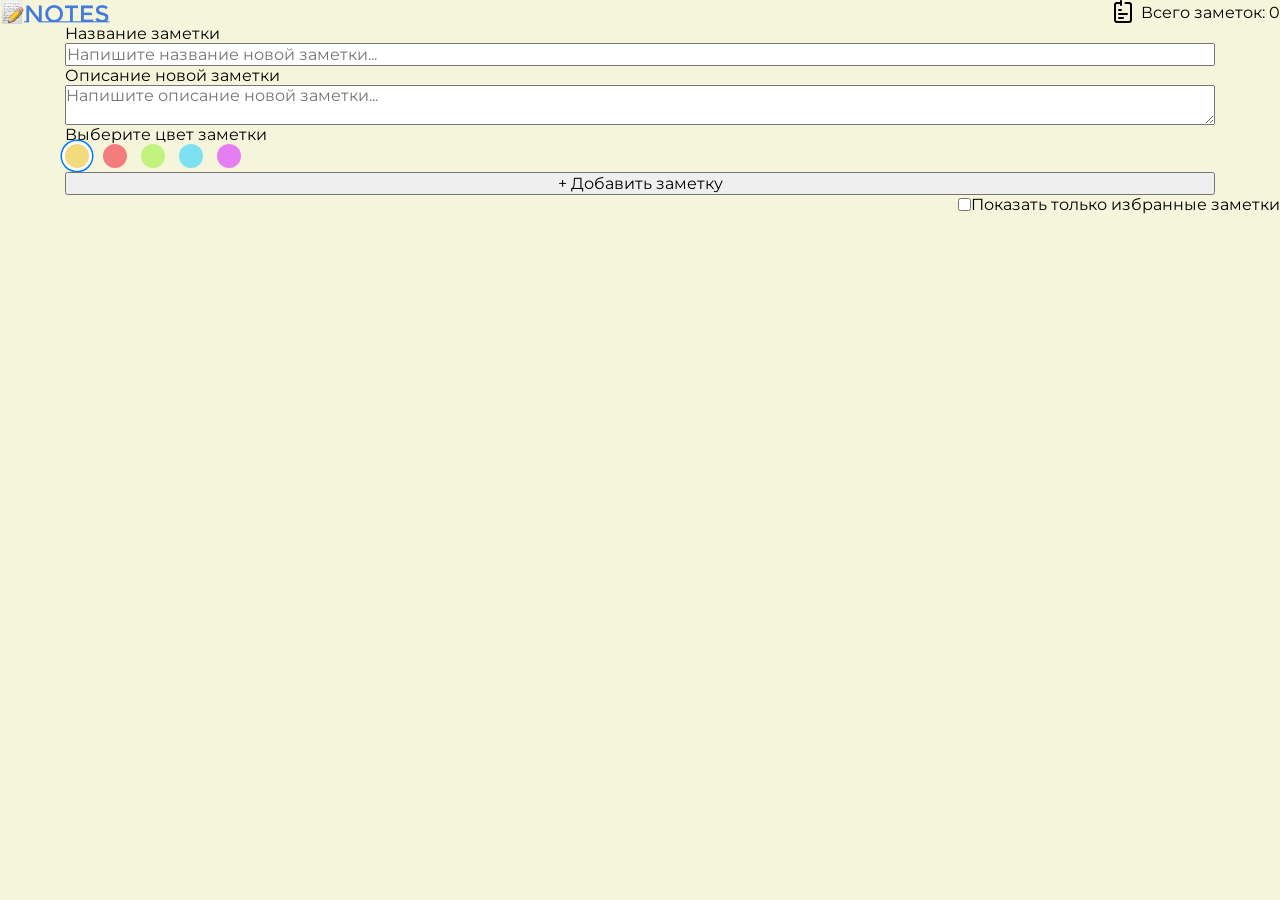
==== index.html @ 1d423c89 "move index to root" ====
<!doctype html>
<html lang="en">
  <head>
    <meta charset="UTF-8" />
    <meta name="viewport" content="width=device-width, initial-scale=1.0" />
    <title>Document</title>
    <link rel="stylesheet" href="../css/style.css" />
    <link rel="preconnect" href="https://fonts.googleapis.com" />
    <link rel="preconnect" href="https://fonts.gstatic.com" crossorigin />
    <link
      href="https://fonts.googleapis.com/css2?family=DM+Sans:ital,opsz,wght@0,9..40,100..1000;1,9..40,100..1000&family=Montserrat:ital,wght@0,100..900;1,100..900&display=swap"
      rel="stylesheet"
    />
  </head>
  <body>
    <header class="header">
      
        <div class="header-wrapper">
          <a href="" class="logo">
            <img
              class="logo-img"
              src="../images/heder-icon/icon/📝logo-notes.png"
              alt=""
            />
          </a>
          <div class="count">
            <img src="../images/heder-icon/icon/count.svg" />
            <span id="count"></span>
          </div>
        </div>
      
    </header>
    <main class="main">
      <div class="container">
        <form class="note-form">
          <label for="title"></label>
          Название заметки
          <input
            type="text"
            placeholder="Напишите название новой заметки..."
            name="title"
            id="title"
          />

          <label for="content">Описание новой заметки</label>
          <textarea
            name="content"
            id="content"
            placeholder="Напишите описание новой заметки..."
          ></textarea>

          <fieldset class="fieldset">
            <legend class="label">Выберите цвет заметки</legend>
            <ul class="radio-list">
              <li>
                <input
                  checked
                  class="radio"
                  type="radio"
                  name="color"
                  value="yellow"
                  aria-label="yellow"
                />
              </li>
              <li>
                <input
                  class="radio"
                  type="radio"
                  name="color"
                  value="red"
                  aria-label="red"
                />
              </li>
              <li>
                <input
                  class="radio"
                  type="radio"
                  name="color"
                  value="green"
                  aria-label="green"
                />
              </li>
              <li>
                <input
                  class="radio"
                  type="radio"
                  name="color"
                  value="blue"
                  aria-label="blue"
                />
              </li>
              <li>
                <input
                  class="radio"
                  type="radio"
                  name="color"
                  value="purple"
                  aria-label="purple"
                />
              </li>
            </ul>
          </fieldset>
          <input type="submit" name="submit" value="+ Добавить заметку" />
          <!-- your code -->
        </form>
      </div>
    </main>
    <div class="filter-box">
      <label for="checked">Показать только избранные заметки</label>

      <input id="checked" type="checkbox" />
      <!-- Ваш код -->
    </div>
    <article>
      <div class="container">
        <ul class="notes-list">
          <!-- Сюда будут рендерится заметки из JavaScript -->
        </ul>
      </div>
    </article>

    <div class="message-box">
      <!-- Сюда будут рендерится информационные сообщения из JavaScript -->
    </div>

    <!-- your code -->

    <script src="../js/index.js"></script>
  </body>
</html>
---- css/style.css ----
*,*::before, *::after{
    box-sizing: border-box;
    margin: 0;
    padding: 0;
}
img,picture,video,canvas,svg{
    display: block;
    max-width: 100%;
}
input,button,textarea,select{
    font: inherit;
}
body{
    font-family: "Montserrat", sans-serif;
    background-color:beige;
}
.container{
    max-width: 1300px;
    padding: 0 65px;
}
.header-wrapper{
    display: flex;
    justify-content: space-between;
}
.count{
    display: flex;
  align-items: center;
  gap: 6px;
}
.note-form{
    display: flex;
    flex-direction: column;
}
fieldset {
  all: unset;
}
 
legend {
  all: unset
}
 
.radio-list {
  display: flex;
  gap: 14px;
  list-style: none;
  padding-left: 0;
}
 
 
.radio {
  appearance: none;
  display: inline-block;
  width: 24px;
  height: 24px;
  border-radius: 50%;
  background-color: green;
}
 
.radio[value="red"] {
  background-color: #F37D7D;
}
 
.radio[value="green"] {
  background-color: #C2F37D;
}
 
.radio[value="blue"] {
  background-color: #7DE1F3;
}
 
.radio[value="yellow"] {
  background-color: #F3DB7D;
}
 
.radio[value="purple"] {
  background-color: #E77DF3;
}
 
.radio:checked {
  border-color: white;
  box-shadow: 0 0 0 3px white, /* Внутренняя обводка для создания промежутка */
  0 0 0 4.5px #007BFF; /* Внешняя обводка */
}
.filter-box{
    display: flex;
    justify-content: end;
    flex-direction: row-reverse;
}
.notes-list{
    display: flex;
    gap: 24px;
    list-style: none;
}
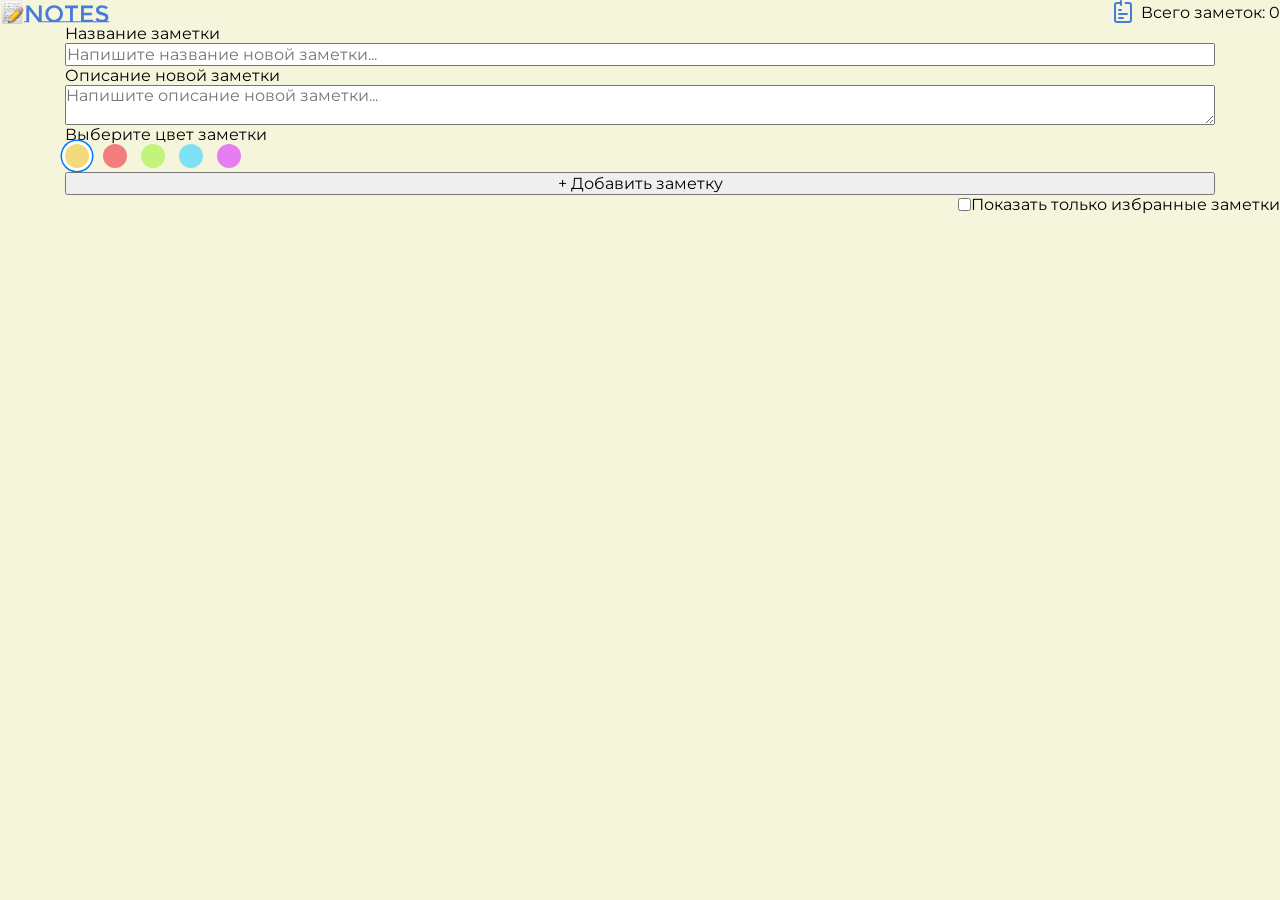
==== commit b08a19e7: "commit html" ====
--- a/index.html
+++ b/index.html
@@ -4,7 +4,7 @@
     <meta charset="UTF-8" />
     <meta name="viewport" content="width=device-width, initial-scale=1.0" />
     <title>Document</title>
-    <link rel="stylesheet" href="../css/style.css" />
+    <link rel="stylesheet" href="./style.css" />
     <link rel="preconnect" href="https://fonts.googleapis.com" />
     <link rel="preconnect" href="https://fonts.gstatic.com" crossorigin />
     <link
@@ -19,12 +19,12 @@
           <a href="" class="logo">
             <img
               class="logo-img"
-              src="../images/heder-icon/icon/📝logo-notes.png"
+              src="./images/icon/📝logo-note.svg"
               alt=""
             />
           </a>
           <div class="count">
-            <img src="../images/heder-icon/icon/count.svg" />
+            <img src="./images/icon/count-notes.svg" />
             <span id="count"></span>
           </div>
         </div>
@@ -125,6 +125,6 @@
 
     <!-- your code -->
 
-    <script src="../js/index.js"></script>
+    <script src="./index.js"></script>
   </body>
 </html>
--- a/style.css
+++ b/style.css
@@ -0,0 +1,93 @@
+*,*::before, *::after{
+    box-sizing: border-box;
+    margin: 0;
+    padding: 0;
+}
+img,picture,video,canvas,svg{
+    display: block;
+    max-width: 100%;
+}
+input,button,textarea,select{
+    font: inherit;
+}
+body{
+    font-family: "Montserrat", sans-serif;
+    background-color:beige;
+}
+.container{
+    max-width: 1300px;
+    padding: 0 65px;
+}
+.header-wrapper{
+    display: flex;
+    justify-content: space-between;
+}
+.count{
+    display: flex;
+  align-items: center;
+  gap: 6px;
+}
+.note-form{
+    display: flex;
+    flex-direction: column;
+}
+fieldset {
+  all: unset;
+}
+ 
+legend {
+  all: unset
+}
+ 
+.radio-list {
+  display: flex;
+  gap: 14px;
+  list-style: none;
+  padding-left: 0;
+}
+ 
+ 
+.radio {
+  appearance: none;
+  display: inline-block;
+  width: 24px;
+  height: 24px;
+  border-radius: 50%;
+  background-color: green;
+}
+ 
+.radio[value="red"] {
+  background-color: #F37D7D;
+}
+ 
+.radio[value="green"] {
+  background-color: #C2F37D;
+}
+ 
+.radio[value="blue"] {
+  background-color: #7DE1F3;
+}
+ 
+.radio[value="yellow"] {
+  background-color: #F3DB7D;
+}
+ 
+.radio[value="purple"] {
+  background-color: #E77DF3;
+}
+ 
+.radio:checked {
+  border-color: white;
+  box-shadow: 0 0 0 3px white, /* Внутренняя обводка для создания промежутка */
+  0 0 0 4.5px #007BFF; /* Внешняя обводка */
+}
+.filter-box{
+    display: flex;
+    justify-content: end;
+    flex-direction: row-reverse;
+}
+.notes-list{
+    display: flex;
+    gap: 24px;
+    list-style: none;
+}
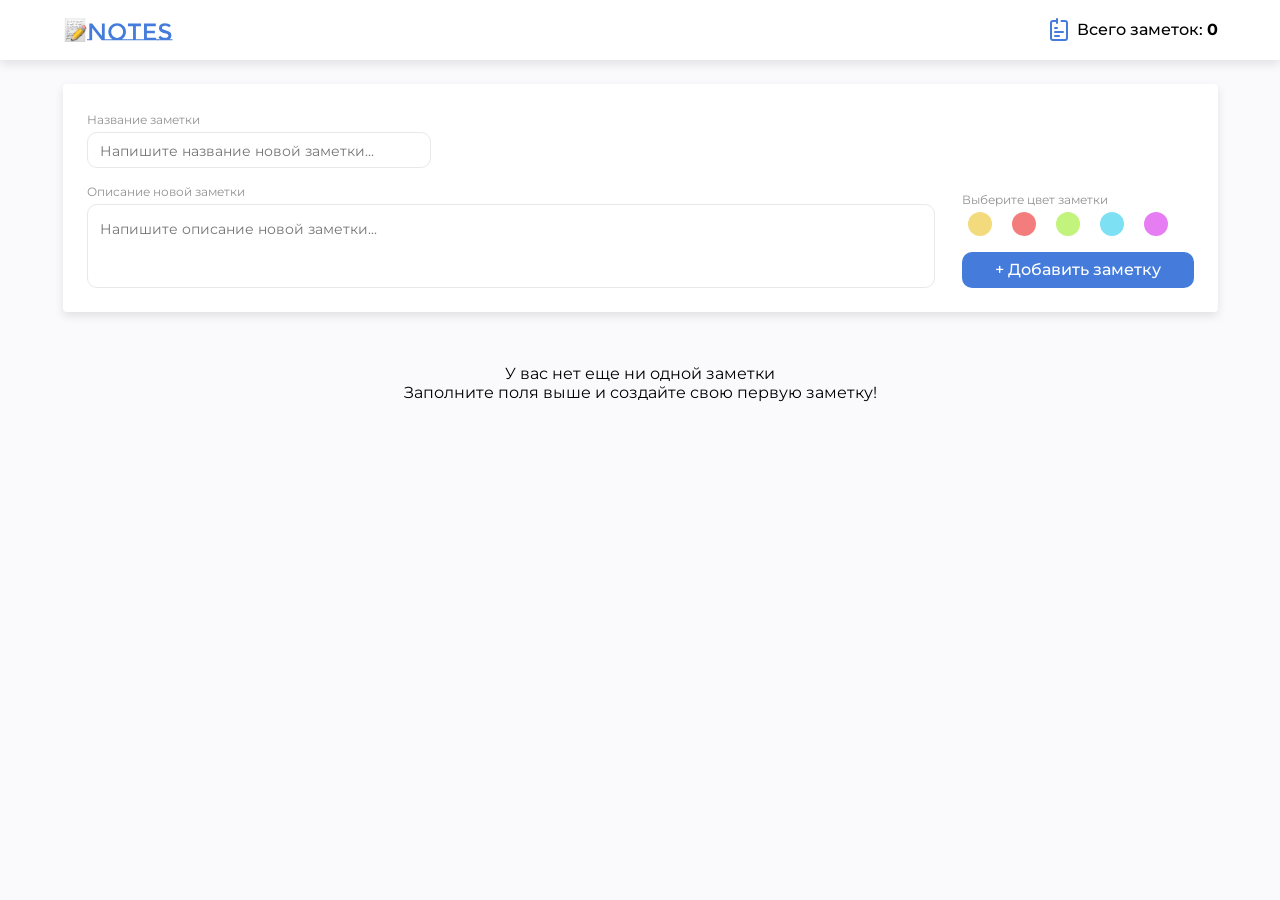
==== commit 3ccb70c8: "section main" ====
--- a/index.html
+++ b/index.html
@@ -14,114 +14,117 @@
   </head>
   <body>
     <header class="header">
-      
-        <div class="header-wrapper">
-          <a href="" class="logo">
-            <img
-              class="logo-img"
-              src="./images/icon/📝logo-note.svg"
-              alt=""
-            />
-          </a>
-          <div class="count">
-            <img src="./images/icon/count-notes.svg" />
-            <span id="count"></span>
-          </div>
+      <div class="container">
+      <div class="header-wrapper">
+        <a href="" class="logo">
+          <img class="logo-img" src="./images/icon/📝logo-note.svg" alt="Логотип заметок" />
+        </a>
+        <div class="count">
+          <img src="./images/icon/count-notes.svg" />
+          <span id="count"></span>
         </div>
-      
+      </div>
+      </div>
     </header>
     <main class="main">
       <div class="container">
         <form class="note-form">
-          <label for="title"></label>
-          Название заметки
-          <input
-            type="text"
-            placeholder="Напишите название новой заметки..."
-            name="title"
-            id="title"
-          />
+          <div class="info-wrapper">
+            <label for="title">Название заметки</label>
+            
+            <input
+              type="text"
+              placeholder="Напишите название новой заметки..."
+              name="title"
+              id="title"
+            />
 
-          <label for="content">Описание новой заметки</label>
-          <textarea
-            name="content"
-            id="content"
-            placeholder="Напишите описание новой заметки..."
-          ></textarea>
+            <label for="content">Описание новой заметки</label>
+            <textarea
+              name="content"
+              id="content"
+              placeholder="Напишите описание новой заметки..."
+            ></textarea>
+          </div>
+          <div class="wrapper-color">
+            <fieldset class="fieldset">
+              <legend class="label">Выберите цвет заметки</legend>
+              <ul class="radio-list">
+                <li>
+                  <input
+                    
+                    class="radio"
+                    type="radio"
+                    name="color"
+                    value="yellow"
+                    aria-label="yellow"
+                  />
+                </li>
+                <li>
+                  <input
+                    class="radio"
+                    type="radio"
+                    name="color"
+                    value="red"
+                    aria-label="red"
+                  />
+                </li>
+                <li>
+                  <input
+                    class="radio"
+                    type="radio"
+                    name="color"
+                    value="green"
+                    aria-label="green"
+                  />
+                </li>
+                <li>
+                  <input
+                    class="radio"
+                    type="radio"
+                    name="color"
+                    value="blue"
+                    aria-label="blue"
+                  />
+                </li>
+                <li>
+                  <input
+                    class="radio"
+                    type="radio"
+                    name="color"
+                    value="purple"
+                    aria-label="purple"
+                  />
+                </li>
+              </ul>
+            </fieldset>
 
-          <fieldset class="fieldset">
-            <legend class="label">Выберите цвет заметки</legend>
-            <ul class="radio-list">
-              <li>
-                <input
-                  checked
-                  class="radio"
-                  type="radio"
-                  name="color"
-                  value="yellow"
-                  aria-label="yellow"
-                />
-              </li>
-              <li>
-                <input
-                  class="radio"
-                  type="radio"
-                  name="color"
-                  value="red"
-                  aria-label="red"
-                />
-              </li>
-              <li>
-                <input
-                  class="radio"
-                  type="radio"
-                  name="color"
-                  value="green"
-                  aria-label="green"
-                />
-              </li>
-              <li>
-                <input
-                  class="radio"
-                  type="radio"
-                  name="color"
-                  value="blue"
-                  aria-label="blue"
-                />
-              </li>
-              <li>
-                <input
-                  class="radio"
-                  type="radio"
-                  name="color"
-                  value="purple"
-                  aria-label="purple"
-                />
-              </li>
-            </ul>
-          </fieldset>
-          <input type="submit" name="submit" value="+ Добавить заметку" />
+            <input type="submit" class="submit" name="submit" value="+ Добавить заметку" />
+          </div>
           <!-- your code -->
         </form>
       </div>
-    </main>
-    <div class="filter-box">
-      <label for="checked">Показать только избранные заметки</label>
+    
+    <div class="container">
+      <div class="filter-box">
+        <label for="checked">Показать только избранные заметки</label>
 
-      <input id="checked" type="checkbox" />
-      <!-- Ваш код -->
+        <input id="checked" type="checkbox" />
+        <!-- Ваш код -->
+      </div>
     </div>
-    <article>
+    <section class="notes">
       <div class="container">
         <ul class="notes-list">
           <!-- Сюда будут рендерится заметки из JavaScript -->
         </ul>
       </div>
-    </article>
-
-    <div class="message-box">
-      <!-- Сюда будут рендерится информационные сообщения из JavaScript -->
-    </div>
+    </section>
+    
+      <div class="message-box">
+        <!-- Сюда будут рендерится информационные сообщения из JavaScript -->
+      </div>
+    </main>
 
     <!-- your code -->
 
--- a/style.css
+++ b/style.css
@@ -1,52 +1,175 @@
-*,*::before, *::after{
-    box-sizing: border-box;
-    margin: 0;
-    padding: 0;
-}
-img,picture,video,canvas,svg{
-    display: block;
-    max-width: 100%;
-}
-input,button,textarea,select{
-    font: inherit;
-}
-body{
-    font-family: "Montserrat", sans-serif;
-    background-color:beige;
-}
-.container{
-    max-width: 1300px;
-    padding: 0 65px;
-}
-.header-wrapper{
-    display: flex;
-    justify-content: space-between;
-}
-.count{
-    display: flex;
+*,
+*::before,
+*::after {
+  box-sizing: border-box;
+  margin: 0;
+  padding: 0;
+}
+img,
+picture,
+video,
+canvas,
+svg {
+  display: block;
+  max-width: 100%;
+}
+input,
+button,
+textarea,
+select {
+  font: inherit;
+}
+body {
+  font-family: "Montserrat", sans-serif;
+  background-color: rgba(250, 250, 252, 1);
+}
+.container {
+  max-width: 1155px;
+  margin: 0 auto;
+}
+.header-wrapper {
+  display: flex;
+  justify-content: space-between;
+  align-items: center;
+  height: 60px;
+  
+}
+.header{
+  width: 100%;
+  background-color: rgba(255, 255, 255, 1);
+  box-shadow: 0 4px 10px rgba(0, 0, 0, 0.1);
+}
+.count {
+  display: flex;
   align-items: center;
   gap: 6px;
 }
-.note-form{
-    display: flex;
-    flex-direction: column;
-}
+.count-number {
+  font-family: Montserrat;
+  font-weight: 700;
+  font-size: 16px;
+  line-height: 24px;
+  letter-spacing: 0%;
+  text-align: right;
+}
+.main {
+  padding-top: 24px;
+}
+.info-wrapper {
+  display: flex;
+  flex-direction: column;
+  justify-content: end;
+  flex: 1;
+}
+
+#title{
+  max-width: 344px;
+  width: 100%;
+  height: 36px;
+  border-radius: 10px;
+  padding-left: 12px;
+  border: 1px solid rgba(232, 232, 232, 1);
+  /* color: rgba(145, 145, 145, 1); */
+  margin-bottom: 12px;
+}
+#title::placeholder,
+#content::placeholder{
+  font-family: Montserrat;
+font-weight: 400;
+font-size: 14px;
+
+line-height: 24px;
+letter-spacing: 0%;
+
+}
+#content {
+  max-width: 848px;
+  width: 100%;
+  height: 84px;
+  border-radius: 10px;
+  padding:  12px;
+  resize: none;
+  flex-grow: 1;
+  border: 1px solid rgba(232, 232, 232, 1);
+  
+}
+input:focus,
+textarea:focus {
+  outline: none;
+  border: 1px solid #457cdc;
+  box-shadow: 0 0 0 2px rgba(69, 124, 220, 0.2);
+}
+
+label {
+  font-family: Montserrat;
+  font-weight: 400;
+  font-size: 12px;
+  line-height: 24px;
+  letter-spacing: 0%;
+  color: rgba(145, 145, 145, 1);
+}
+.wrapper-color {
+  display: flex;
+  gap: 12px;
+  justify-content: end;
+  /* align-items: end; */
+  flex-direction: column;
+}
+.note-form {
+  display: flex;
+  flex-wrap: wrap;
+
+  justify-content: space-between;
+  width: 100%;
+  min-height: 228px;
+  top: 84px;
+  left: 64px;
+  border-radius: 4px;
+  padding: 24px;
+  gap: 12px;
+  opacity: 1;
+  background-color: rgba(255, 255, 255, 1);
+  box-shadow: 0 4px 10px rgba(0, 0, 0, 0.1);
+}
+.submit {
+  width: 232px;
+  height: 36px;
+  border-radius: 10px;
+  border: none;
+  background-color: rgba(69, 124, 220, 1);
+  font-family: Montserrat;
+  font-weight: 500;
+  font-size: 16px;
+  line-height: 24px;
+  letter-spacing: 0%;
+  color: rgba(255, 255, 255, 1);
+}
+.label {
+  font-family: Montserrat;
+  font-weight: 400;
+  font-size: 12px;
+  line-height: 24px;
+  letter-spacing: 0%;
+  color: rgba(145, 145, 145, 1);
+}
+/* .note-item{
+  margin: 0;
+} */
 fieldset {
   all: unset;
 }
- 
+
 legend {
-  all: unset
-}
- 
+  all: unset;
+}
+
 .radio-list {
-  display: flex;
-  gap: 14px;
+  padding-left: 6px;
+  display: flex;
+  gap: 20px;
   list-style: none;
-  padding-left: 0;
-}
- 
- 
+}
+
 .radio {
   appearance: none;
   display: inline-block;
@@ -55,39 +178,200 @@
   border-radius: 50%;
   background-color: green;
 }
- 
+
 .radio[value="red"] {
-  background-color: #F37D7D;
-}
- 
+  background-color: #f37d7d;
+}
+
 .radio[value="green"] {
-  background-color: #C2F37D;
-}
- 
+  background-color: #c2f37d;
+}
+
 .radio[value="blue"] {
-  background-color: #7DE1F3;
-}
- 
+  background-color: #7de1f3;
+}
+
 .radio[value="yellow"] {
-  background-color: #F3DB7D;
-}
- 
+  background-color: #f3db7d;
+}
+
 .radio[value="purple"] {
-  background-color: #E77DF3;
-}
- 
+  background-color: #e77df3;
+}
+
 .radio:checked {
   border-color: white;
-  box-shadow: 0 0 0 3px white, /* Внутренняя обводка для создания промежутка */
-  0 0 0 4.5px #007BFF; /* Внешняя обводка */
-}
-.filter-box{
-    display: flex;
-    justify-content: end;
-    flex-direction: row-reverse;
-}
-.notes-list{
-    display: flex;
-    gap: 24px;
-    list-style: none;
-}+  box-shadow:
+    0 0 0 3px white,
+    /* Внутренняя обводка для создания промежутка */ 0 0 0 4.5px #007bff; /* Внешняя обводка */
+}
+.empty-state {
+  width: 100%;
+  list-style: none;
+  max-width: 824px;
+  text-align: center;
+  margin: auto;
+  padding: 40px;
+  font-size: 16px;
+  color: rgba(0, 0, 0, 1);
+}
+.filter-box {
+  padding-top: 24px;
+  gap: 8px;
+  /* font-family: Montserrat;
+font-weight: 400;
+font-size: 12px;
+line-height: 24px;
+letter-spacing: 0%; */
+
+ 
+}
+label[for="checked"] {
+   color: rgba(0, 0, 0, 1);
+}
+
+#count {
+ 
+  font-weight: 500;
+  font-size: 16px;
+  line-height: 24px;
+  letter-spacing: 0%;
+  text-align: right;
+}
+
+.filter-box {
+  display: flex;
+  justify-content: end;
+  flex-direction: row-reverse;
+}
+.notes-list {
+  flex-wrap: wrap;
+  display: flex;
+  gap: 24px;
+  border-radius: 10px;
+  padding-top: 12px;
+}
+.note-header{
+  max-width: 368px;
+  width: 100%;
+  height: 48px;
+  display: flex;
+  justify-content: space-between;
+  padding: 12px;
+
+}
+.note-title{
+  flex: 1;              /* занимает доступное место */
+  min-width: 0;         /* ВАЖНО — разрешает сжатие */
+  overflow: hidden;
+  text-overflow: ellipsis;
+  white-space: nowrap;  
+  font-family: Montserrat;
+font-weight: 500;
+font-size: 16px;
+line-height: 24px;
+letter-spacing: 0%;
+color: rgba(61, 77, 39, 1);
+
+}
+.note-content{
+  
+  word-break: break-word;   /* перенос длинных слов */
+  overflow-wrap: break-word;
+  padding: 12px;
+  font-family: Montserrat;
+font-weight: 400;
+font-size: 14px;
+line-height: 24px;
+letter-spacing: 0%;
+color: rgba(0, 0, 0, 1);
+
+}
+
+.note-item {
+  display: flex;
+  flex-direction: column;
+  overflow: hidden;
+  /* gap: 24px; */
+  list-style: none;
+  width: 368px;
+  height: 216px;
+  border-radius: 10px;
+  /* gap: 12px; */
+  box-shadow: 0 8px 12px rgba(11, 12, 13, 0.08);
+  
+}
+.btn-delete {
+  width: 16px;
+  height: 16px;
+
+  background: url("./images/icon/delete.svg") center / contain no-repeat;
+  border: none;
+  background-color: transparent;
+}
+.btn-favorite {
+  width: 16px;
+  height: 16px;
+
+  background: url("./images/icon/favorite.svg") center / contain no-repeat;
+  border: none;
+  background-color: transparent;
+  cursor: pointer;
+}
+.btn-favorite.active {
+  background: url("./images/icon/favorite.svg") center / contain no-repeat;
+}
+.note-actions{
+  display: flex;
+  gap: 12px;
+  align-items: center;
+}
+.message-box {
+ position: fixed;
+  right: 64px;
+  bottom: 72px;
+  z-index: 1000;
+}
+.message-done {
+  display: flex;
+  align-items: center;
+  justify-content: center;
+  width: 230px;
+  height: 48px;
+  border-radius: 10px;
+  font-family: Montserrat;
+  font-weight: 500;
+  font-size: 14px;
+  line-height: 24px;
+  letter-spacing: 0%;
+  color: rgba(255, 255, 255, 1);
+  box-shadow: rgba(11, 12, 13, 0.04);
+  background-color: rgba(71, 178, 125, 1);
+  /* background: url(./images/icon/done.svg)center / contain no-repeat;; */
+}
+.message-error {
+  display: flex;
+  align-items: center;
+  justify-content: center;
+  width: 427px;
+  height: 48px;
+  border-radius: 10px;
+  font-family: Montserrat;
+  font-weight: 500;
+  font-size: 14px;
+  line-height: 24px;
+  letter-spacing: 0%;
+  color: rgba(255, 255, 255, 1);
+  box-shadow: rgba(11, 12, 13, 0.04);
+  background-color: rgba(242, 61, 91, 1);
+}
+.message-done,
+.message-error{
+  display: flex;
+  align-items: center;
+  justify-content: start;
+  padding-left: 24px;
+  gap: 10px;
+
+
+}
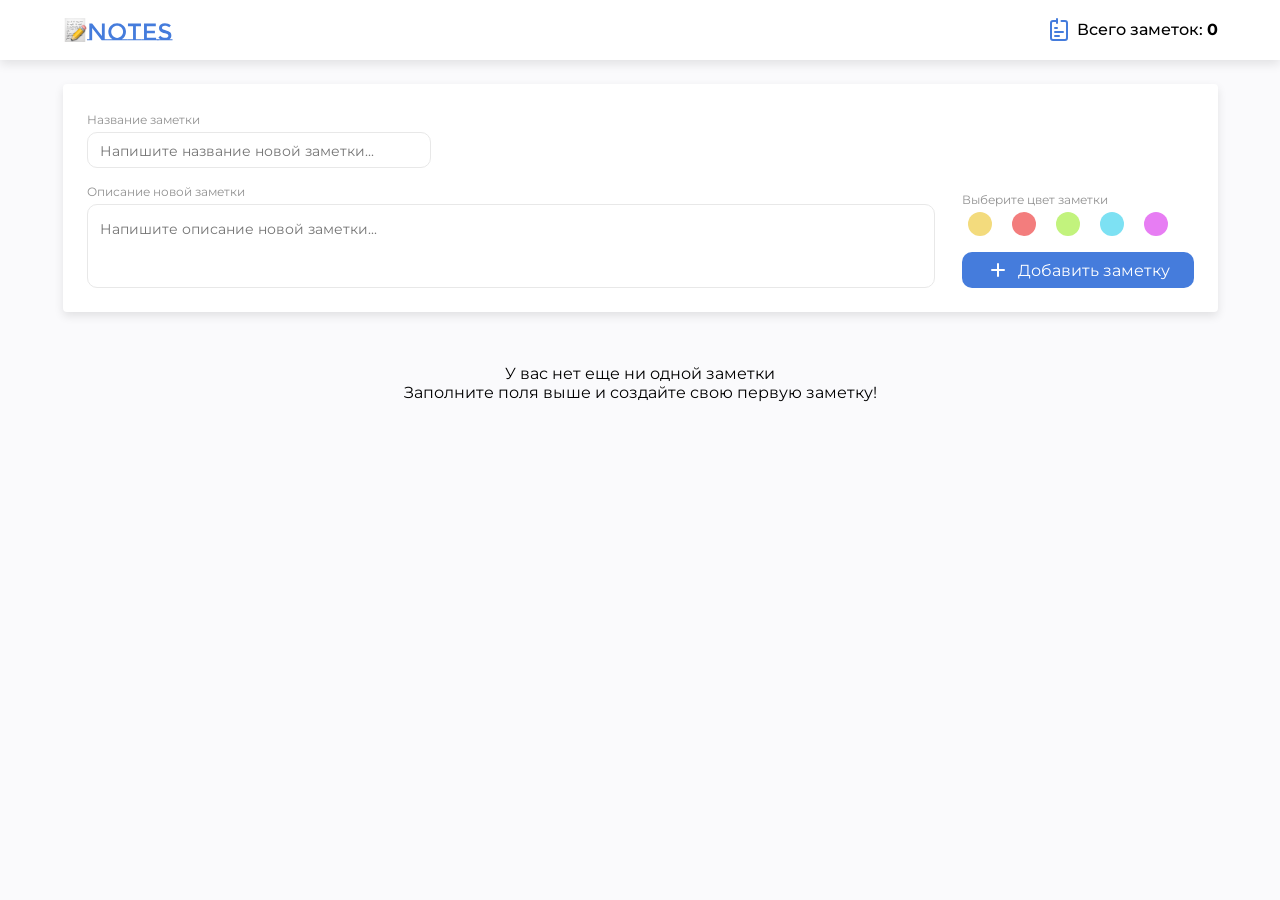
==== commit 267e6667: "note-finish" ====
--- a/index.html
+++ b/index.html
@@ -99,20 +99,24 @@
               </ul>
             </fieldset>
 
-            <input type="submit" class="submit" name="submit" value="+ Добавить заметку" />
+            <input type="submit" class="submit" name="submit" value=" Добавить заметку" />
           </div>
           <!-- your code -->
         </form>
       </div>
     
     <div class="container">
-      <div class="filter-box">
-        <label for="checked">Показать только избранные заметки</label>
+  <div class="filter-box">
 
-        <input id="checked" type="checkbox" />
-        <!-- Ваш код -->
-      </div>
-    </div>
+    <input id="checked" type="checkbox" hidden />
+
+    <label for="checked" class="custom-checkbox">
+      <span class="checkbox-icon"></span>
+      Показать только избранные заметки
+    </label>
+
+  </div>
+</div>
     <section class="notes">
       <div class="container">
         <ul class="notes-list">
--- a/style.css
+++ b/style.css
@@ -39,6 +39,14 @@
   background-color: rgba(255, 255, 255, 1);
   box-shadow: 0 4px 10px rgba(0, 0, 0, 0.1);
 }
+#count {
+ 
+  font-weight: 500;
+  font-size: 16px;
+  line-height: 24px;
+  letter-spacing: 0%;
+  text-align: right;
+}
 .count {
   display: flex;
   align-items: center;
@@ -69,7 +77,6 @@
   border-radius: 10px;
   padding-left: 12px;
   border: 1px solid rgba(232, 232, 232, 1);
-  /* color: rgba(145, 145, 145, 1); */
   margin-bottom: 12px;
 }
 #title::placeholder,
@@ -93,8 +100,8 @@
   border: 1px solid rgba(232, 232, 232, 1);
   
 }
-input:focus,
-textarea:focus {
+ .note-form input:focus,
+.note-form textarea:focus {
   outline: none;
   border: 1px solid #457cdc;
   box-shadow: 0 0 0 2px rgba(69, 124, 220, 0.2);
@@ -112,7 +119,6 @@
   display: flex;
   gap: 12px;
   justify-content: end;
-  /* align-items: end; */
   flex-direction: column;
 }
 .note-form {
@@ -131,18 +137,22 @@
   background-color: rgba(255, 255, 255, 1);
   box-shadow: 0 4px 10px rgba(0, 0, 0, 0.1);
 }
-.submit {
+ .submit {
   width: 232px;
   height: 36px;
   border-radius: 10px;
   border: none;
+
   background-color: rgba(69, 124, 220, 1);
-  font-family: Montserrat;
-  font-weight: 500;
-  font-size: 16px;
-  line-height: 24px;
-  letter-spacing: 0%;
-  color: rgba(255, 255, 255, 1);
+
+  background-image: url("./images/icon/plus.svg");
+  background-repeat: no-repeat;
+  text-align: end;
+  background-position: 24px center;
+  background-size: 24px;
+  padding-right: 24px; 
+  color: #fff;
+  cursor: pointer;
 }
 .label {
   font-family: Montserrat;
@@ -152,9 +162,6 @@
   letter-spacing: 0%;
   color: rgba(145, 145, 145, 1);
 }
-/* .note-item{
-  margin: 0;
-} */
 fieldset {
   all: unset;
 }
@@ -230,20 +237,28 @@
    color: rgba(0, 0, 0, 1);
 }
 
-#count {
- 
-  font-weight: 500;
-  font-size: 16px;
-  line-height: 24px;
-  letter-spacing: 0%;
-  text-align: right;
-}
+
 
 .filter-box {
   display: flex;
   justify-content: end;
   flex-direction: row-reverse;
 }
+.custom-checkbox {
+  display: flex;
+  align-items: center;
+  gap: 8px;
+  cursor: pointer;
+}
+.checkbox-icon {
+  width: 20px;
+  height: 20px;
+
+  background: url("./images/icon/checkbox\ inactive.svg") center / contain no-repeat;
+}
+#checked:checked + .custom-checkbox .checkbox-icon {
+  background: url("./images/icon/checkbox\ active.svg") center / contain no-repeat;
+}
 .notes-list {
   flex-wrap: wrap;
   display: flex;
@@ -261,8 +276,8 @@
 
 }
 .note-title{
-  flex: 1;              /* занимает доступное место */
-  min-width: 0;         /* ВАЖНО — разрешает сжатие */
+  flex: 1;              
+  min-width: 0;         
   overflow: hidden;
   text-overflow: ellipsis;
   white-space: nowrap;  
@@ -276,7 +291,7 @@
 }
 .note-content{
   
-  word-break: break-word;   /* перенос длинных слов */
+  word-break: break-word;   
   overflow-wrap: break-word;
   padding: 12px;
   font-family: Montserrat;
@@ -333,11 +348,18 @@
   z-index: 1000;
 }
 .message-done {
-  display: flex;
-  align-items: center;
-  justify-content: center;
-  width: 230px;
-  height: 48px;
+  
+  background-color: rgba(71, 178, 125, 1);
+}
+.message-error {
+  background-color: rgba(242, 61, 91, 1);
+}
+.message-done,
+.message-error{
+  display: flex;
+  max-width: 427px;   
+  padding: 12px 24px;
+  gap: 10px;
   border-radius: 10px;
   font-family: Montserrat;
   font-weight: 500;
@@ -345,33 +367,33 @@
   line-height: 24px;
   letter-spacing: 0%;
   color: rgba(255, 255, 255, 1);
-  box-shadow: rgba(11, 12, 13, 0.04);
-  background-color: rgba(71, 178, 125, 1);
-  /* background: url(./images/icon/done.svg)center / contain no-repeat;; */
-}
-.message-error {
-  display: flex;
-  align-items: center;
+  box-shadow: 0 4px 12px rgba(0,0,0,0.1);
+
+
+}
+@media screen and (max-width: 1180px){
+  .container{
+    padding: 0 20px;
+  }
+  
+}
+@media screen and (max-width: 576px){
+.note-form{
+  padding: 15px;
+}
+#title{
+  min-width: 275px;
+}
+
+#content {
+  min-width: 275px;
+  
+}
+.empty-state{
+  font-size: 14px;
+  padding: 10px;
+}
+.notes-list{
   justify-content: center;
-  width: 427px;
-  height: 48px;
-  border-radius: 10px;
-  font-family: Montserrat;
-  font-weight: 500;
-  font-size: 14px;
-  line-height: 24px;
-  letter-spacing: 0%;
-  color: rgba(255, 255, 255, 1);
-  box-shadow: rgba(11, 12, 13, 0.04);
-  background-color: rgba(242, 61, 91, 1);
-}
-.message-done,
-.message-error{
-  display: flex;
-  align-items: center;
-  justify-content: start;
-  padding-left: 24px;
-  gap: 10px;
-
-
-}
+}
+}
